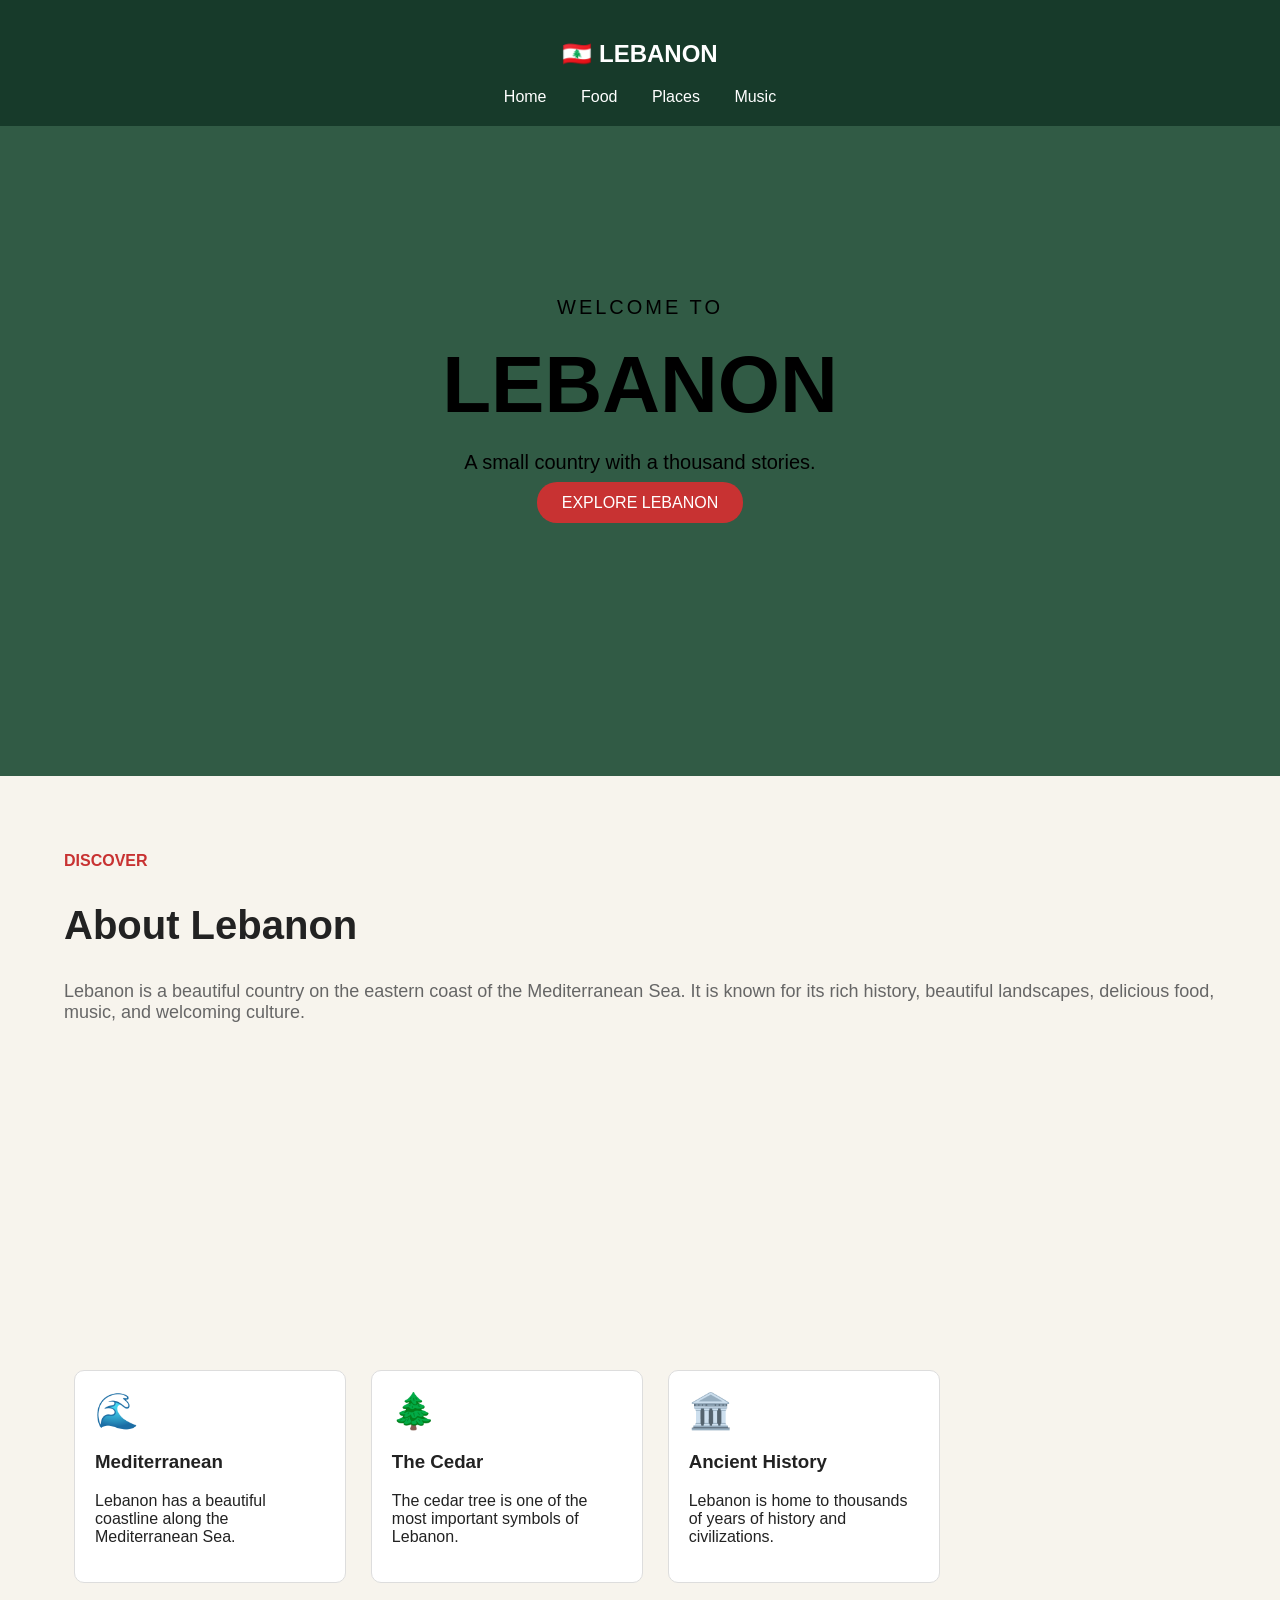
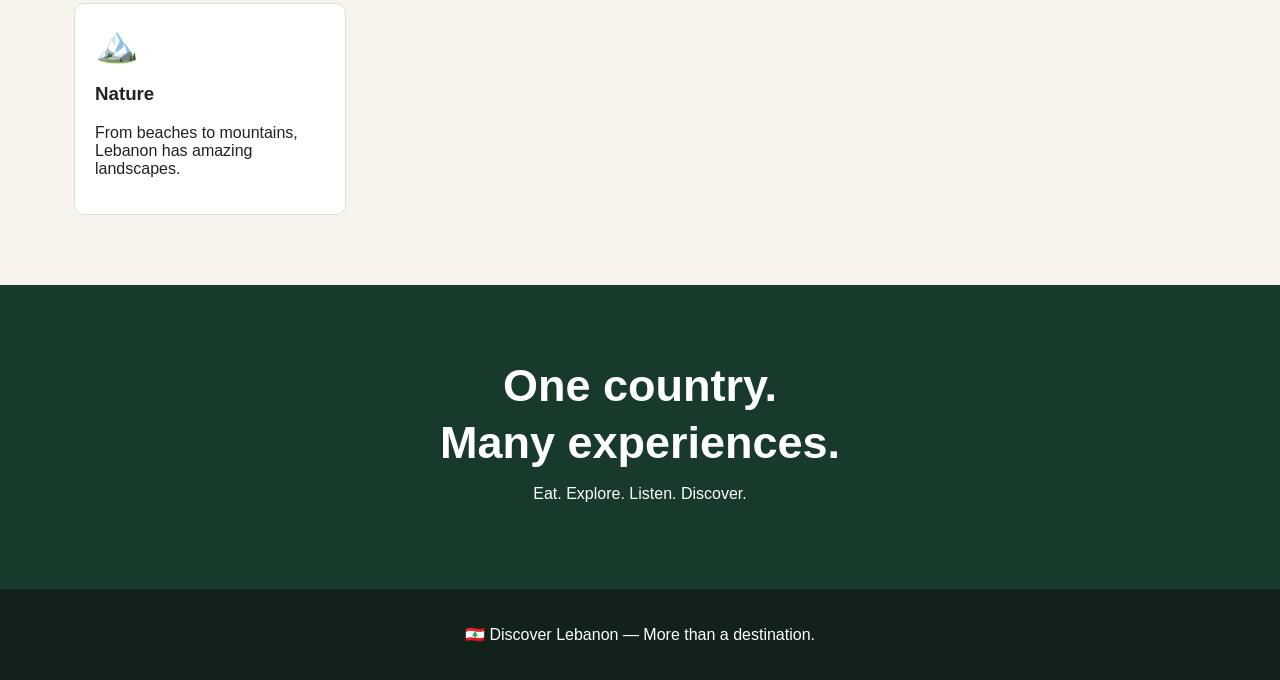
==== index.html @ fbcdd56c "Add files via upload" ====
<!DOCTYPE html>
<html lang="en">
<head>
    <meta charset="UTF-8">
    <title>Discover Lebanon</title>
    <link rel="stylesheet" href="style.css">
</head>
<body>
    <header>
        <nav>
            <h2>🇱🇧 LEBANON</h2>
            <div>
                <a href="index.html">Home</a>
                <a href="food.html">Food</a>
                <a href="places.html">Places</a>
                <a href="music.html">Music</a>
            </div>
        </nav>
    </header>
    <section class="hero">
        <div>
            <p class="small-title">WELCOME TO</p>
            <h1>LEBANON</h1>
            <p>A small country with a thousand stories.</p>
            <a href="#about" class="button">EXPLORE LEBANON</a>
        </div>

    </section>
    <section class="section" id="about">
        <p class="red-title">DISCOVER</p>
        <h2>About Lebanon</h2>
        <p class="intro">
            Lebanon is a beautiful country on the eastern coast of the
            Mediterranean Sea. It is known for its rich history, beautiful
            landscapes, delicious food, music, and welcoming culture.
        </p>
        <iframe width="1420" height="315" src="https://www.youtube.com/embed/Df6OrUAhQj4?si=-L6x0aR7u-atZtks" title="YouTube video player" frameborder="0" allow="accelerometer; autoplay; clipboard-write; encrypted-media; gyroscope; picture-in-picture; web-share" referrerpolicy="strict-origin-when-cross-origin" allowfullscreen></iframe>
        <div class="cards">
            <div class="card">
                <span>🌊</span>
                <h3>Mediterranean</h3>
                <p>
                    Lebanon has a beautiful coastline along the Mediterranean Sea.
                </p>
            </div>

            <div class="card">
                <span>🌲</span>
                <h3>The Cedar</h3>
                <p>
                    The cedar tree is one of the most important symbols of Lebanon.
                </p>
            </div>

            <div class="card">
                <span>🏛️</span>
                <h3>Ancient History</h3>
                <p>
                    Lebanon is home to thousands of years of history and civilizations.
                </p>
            </div>

            <div class="card">
                <span>🏔️</span>
                <h3>Nature</h3>
                <p>
                    From beaches to mountains, Lebanon has amazing landscapes.
                </p>
            </div>
        </div>

    </section>

    <section class="green-section">
        <h2>One country.</h2>
        <h2>Many experiences.</h2>
        <p>Eat. Explore. Listen. Discover.</p>
    </section>

    <footer>
        <p>🇱🇧 Discover Lebanon — More than a destination.</p>
    </footer>
</body>
</html>
---- style.css ----
body{
    margin: 0;
    font-family: Arial, sans-serif;
    background-color: #f7f4ed;
    color: #222;
}
header{
    background-color: #173a2a;
    padding: 20px;
}

nav {
    text-align: center;
}

nav h2 {
    color: white;
}
nav a {
    color: white;
    text-decoration: none;
    margin: 15px;
}

nav a:hover {
    color: #c83232;
}

.hero{
    height: 500px;
    background-color: #315b45;
    color: white;
    text-align: center;
    padding-top: 150px;
    background-image: url(https://upload.wikimedia.org/wikipedia/commons/5/59/Flag_of_Lebanon.svg?utm_source=en.wikipedia.org&utm_campaign=index&utm_content=original);
    background-size: cover;
    background-position: center;
}
.hero h1{
    font-size: 80px;
    margin: 10px;
    color:black;
}

.hero p{
    font-size: 20px;
    color:black;
}
.small-title {
    font-size: 14px;
    letter-spacing: 3px;
}

.button {
    background-color: #c83232;
    color: white;
    text-decoration: none;
    padding: 12px 25px;
    border-radius: 20px;
}

.button:hover{
    background-color: #a92424;
}

.page-header {
    height: 350px;
    color: white;
    text-align: center;
    padding-top: 100px;
}
.page-header h1{
    font-size: 60px;
}

.page-header p {
    font-size: 20px;
}
.food-header {
    background-image: url(food\ table.jpg);
    background-size: cover;
    background-position: center;
}

.places-header {
    background-color: #38644c;
}

.music-header{
    background-image: url(music.jpg);
}
.section {
    width: 90%;
    margin: auto;
    padding: 60px 0;
}
.red-title {
    color: #c83232;
    font-weight: bold;
}

.section h2{
    font-size: 40px;
}
.intro{
    color: #666;
    font-size: 18px;
}

.card {
    background-color: white;
    width: 20%;
    display: inline-block;
    vertical-align: top;
    margin: 10px;
    padding: 20px;
    border: 1px solid #ddd;
    border-radius: 10px;
}
.card span {
    font-size: 35px;
}
.card:hover{
    background-color: #f0eee8;
    border: 3px solid #ddd;
}

.food-card {
    background-color: white;
    width: 25%;
    display: inline-block;
    vertical-align: top;
    margin: 10px;
    padding: 25px;
    text-align: center;
    border: 1px solid #ddd;
    border-radius: 10px;
}

.food-icon {
    font-size: 60px;
}
.food-card h3 {
    font-size: 24px;
}

.food-card:hover {
    background-color: #f0eee8;
    border: 3px solid #ddd;
}

.place-card {
    background-color: white;
    width: 40%;
    display: inline-block;
    vertical-align: top;
    margin: 10px;
    padding: 20px;
    border: 1px solid #ddd;
    border-radius: 10px;
}

.number {
    color: #c83232;
    font-weight: bold;
}

.place-icon{
    font-size: 35px;
    margin: 10px;
}

.place-card h3{
    font-size: 23px;
}

.place-card img{
    width: 100%;
    height: 180px;
    object-fit: cover;
    float: left;
    margin-right: 20px;
}
.place-card iframe{
    margin:5px;
    width:100%;
    height:180px;
}

.place-card:hover {
    background-color: #f0eee8;
    border: 3px solid #ddd;
}
.music-page {
    background-color: #111217;
    color: white;
}

.music-page .section{
    color: white;
}
.music-page .intro {
    color: #bbb;
}

.music-card {
    background-color: #20212a;
    width: 25%;
    display: inline-block;
    vertical-align: top;
    margin: 10px;
    padding: 25px;
    border: 1px solid #444;
    border-radius: 10px;
}

.music-card span {
    font-size: 40px;
}
.music-card h3{
    font-size: 23px;
}
.music-card p {
    color: #bbb;
}
.music-card:hover {
    background-color: #292a35;
    border: 3px solid #444;
}
.green-section{
    background-color: #173a2a;
    color: white;
    text-align: center;
    padding: 70px;
}

.green-section h2 {
    font-size: 45px;
    margin: 5px;
}
.music-quote {
    background-color: #20212a;
    color: white;
    text-align: center;
    padding: 70px;
}

.music-quote h2{
    font-size: 35px;
}

.music-quote p {
    color: #bbb;
}
footer {
    background-color: #102219;
    color: white;
    text-align: center;
    padding: 20px;
}
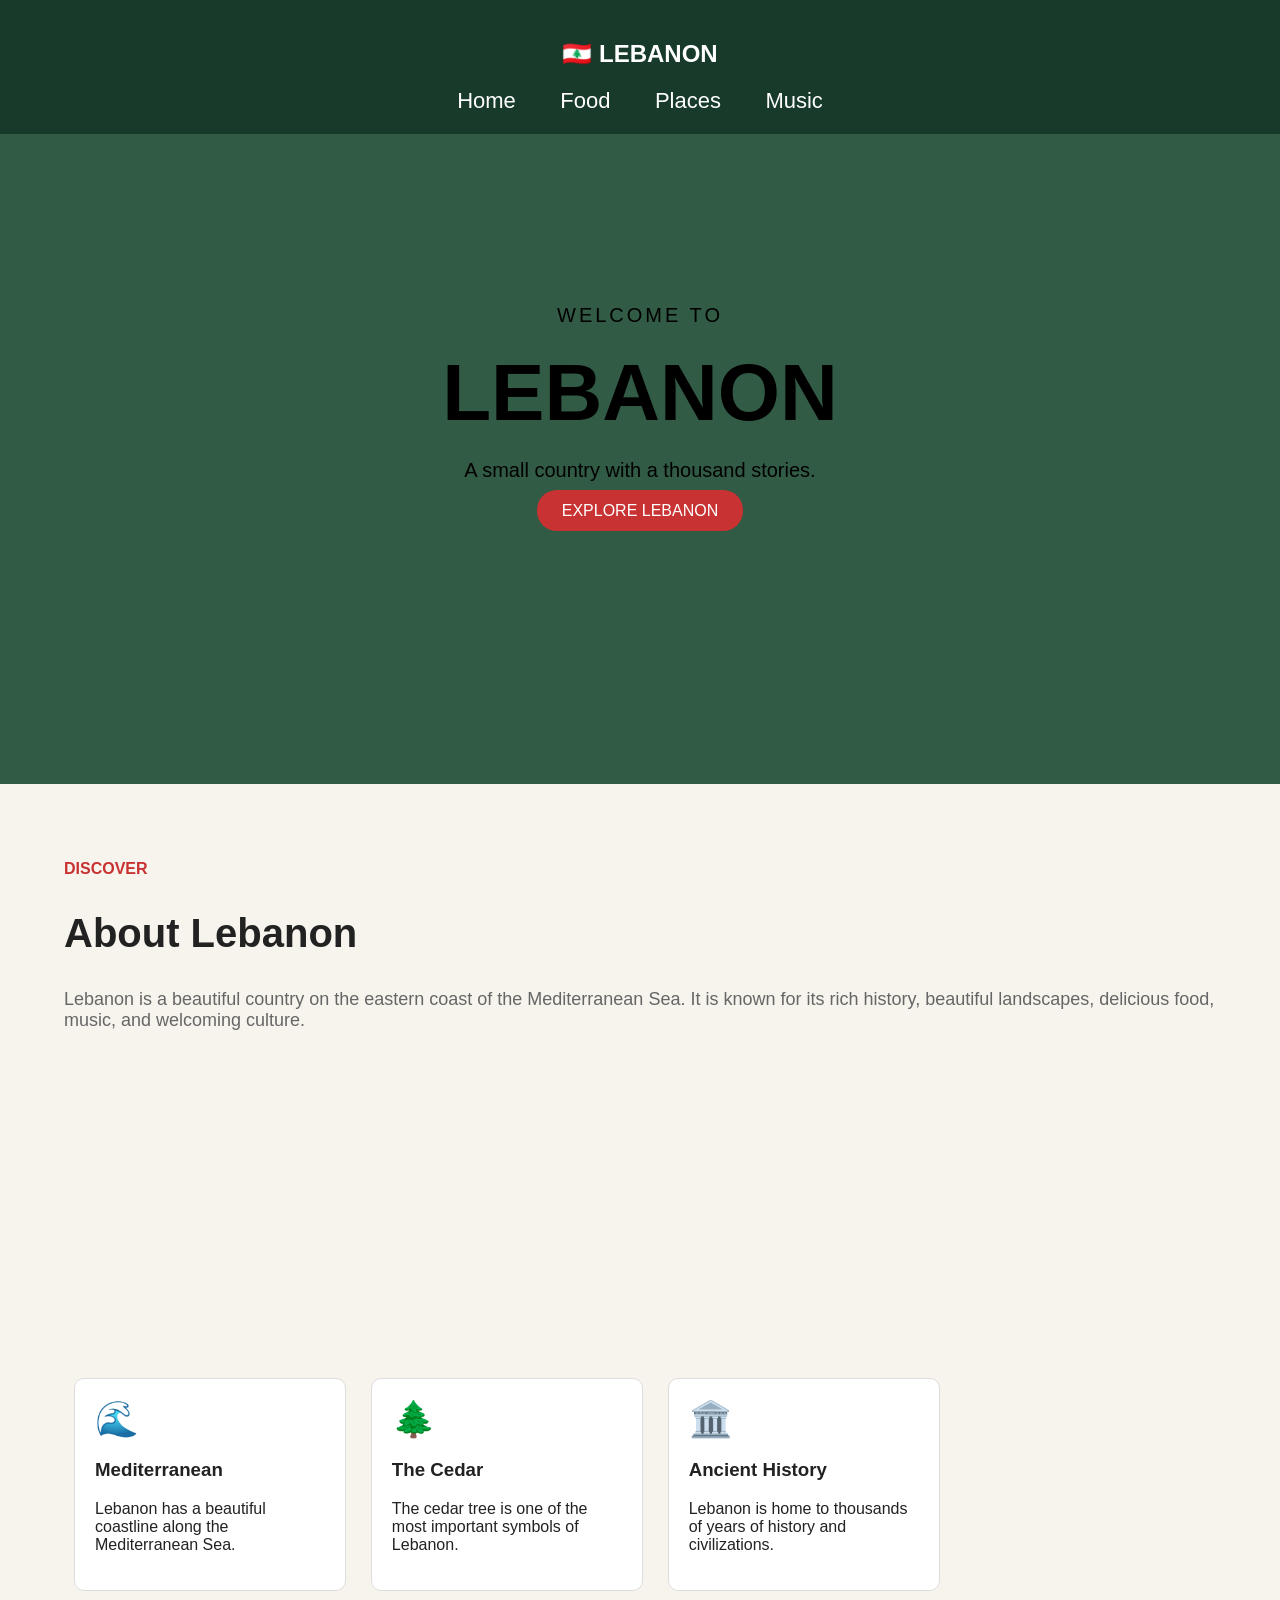
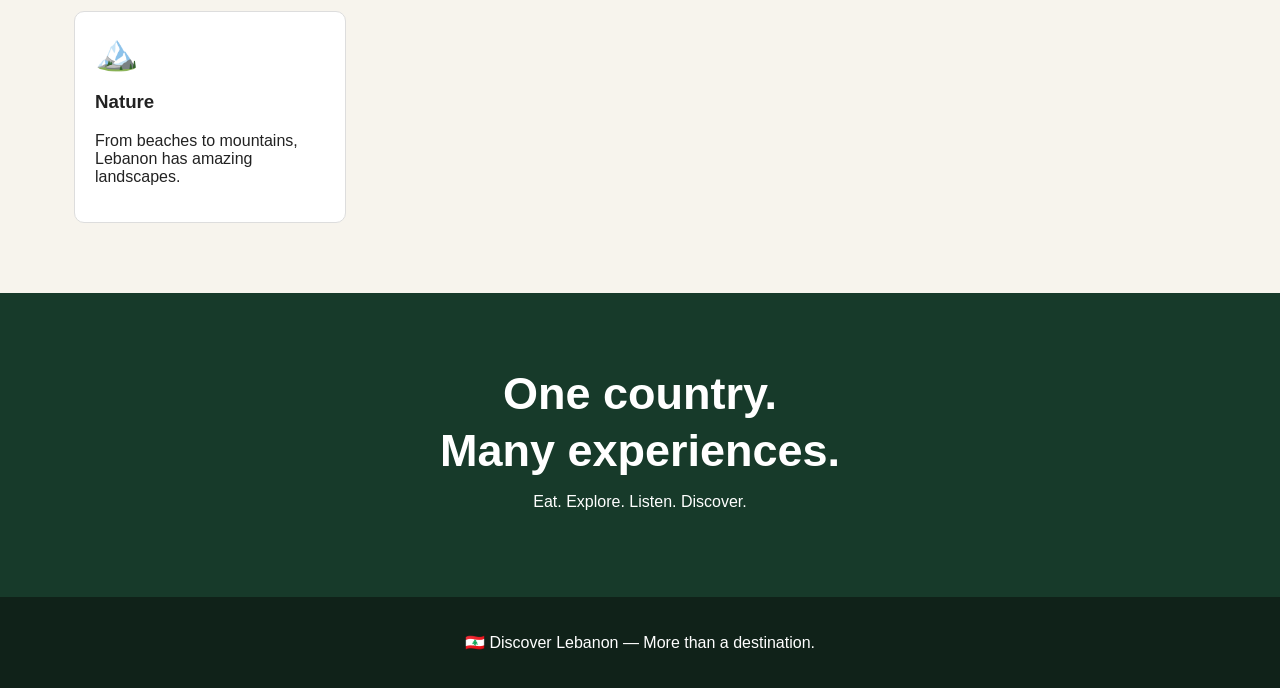
==== commit 04d4ff49: "Add files via upload" ====
--- a/index.html
+++ b/index.html
@@ -6,6 +6,9 @@
     <link rel="stylesheet" href="style.css">
 </head>
 <body>
+    <div id="preloader">
+        <div class="loader"></div>
+    </div>
     <header>
         <nav>
             <h2>🇱🇧 LEBANON</h2>
@@ -80,5 +83,10 @@
     <footer>
         <p>🇱🇧 Discover Lebanon — More than a destination.</p>
     </footer>
+    <script>
+    window.addEventListener("load", function() {
+        document.getElementById("preloader").style.display = "none";
+        });
+</script>
 </body>
 </html>
--- a/style.css
+++ b/style.css
@@ -19,7 +19,8 @@
 nav a {
     color: white;
     text-decoration: none;
-    margin: 15px;
+    margin: 20px;
+    font-size: 22px;
 }
 
 nav a:hover {
@@ -65,7 +66,7 @@
 
 .page-header {
     height: 350px;
-    color: white;
+    color: black;
     text-align: center;
     padding-top: 100px;
 }
@@ -227,6 +228,20 @@
     background-color: #292a35;
     border: 3px solid #444;
 }
+.music-card button {
+    background-color: #c83232;
+    color: white;
+    border: none;
+    padding: 10px 20px;
+    border-radius: 20px;
+    cursor: pointer;
+}
+
+.music-card button:hover {
+    background-color: #a92424;
+}
+
+
 .green-section{
     background-color: #173a2a;
     color: white;
@@ -258,3 +273,11 @@
     text-align: center;
     padding: 20px;
 }
+#preloader {
+  background: white url('preloader.gif') no-repeat center center;
+  background-size: 20%;
+  position: fixed;
+  z-index: 1;
+  width: 100%;
+  height: 100%;
+}
